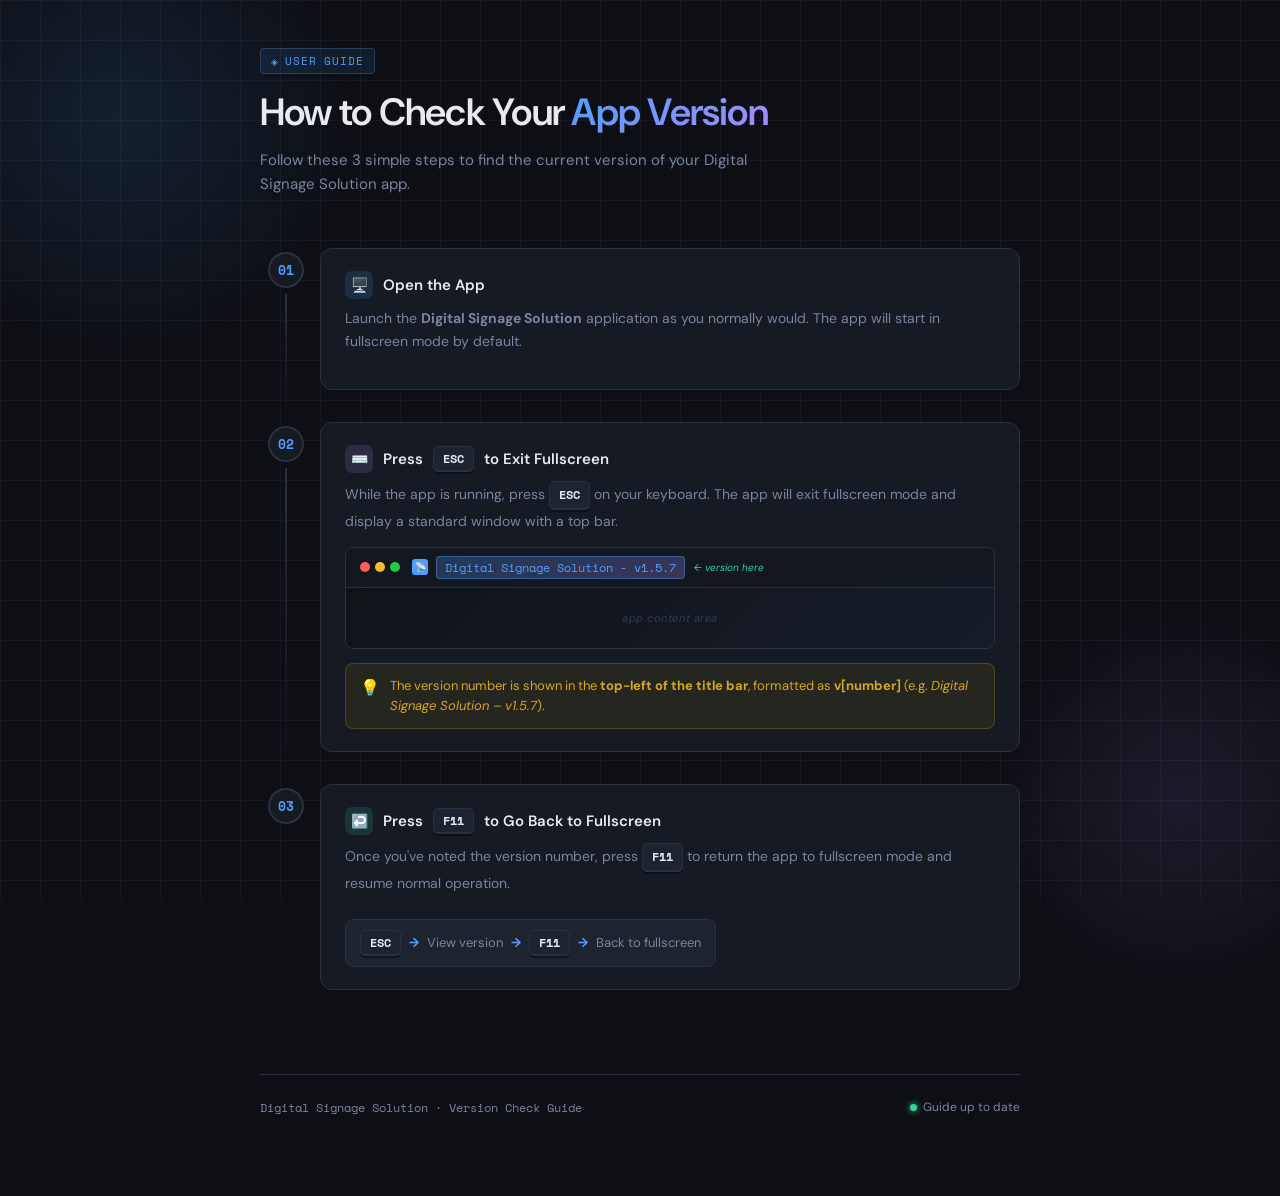
==== index.html @ d5c1a25b "first commit" ====
<!DOCTYPE html>
<html lang="en">
<head>
  <meta charset="UTF-8" />
  <meta name="viewport" content="width=device-width, initial-scale=1.0"/>
  <title>How to Check App Version – Digital Signage Solution</title>
  <link href="https://fonts.googleapis.com/css2?family=Space+Mono:wght@400;700&family=DM+Sans:wght@300;400;500;600&display=swap" rel="stylesheet"/>
  <style>
    *, *::before, *::after { box-sizing: border-box; margin: 0; padding: 0; }

    :root {
      --bg: #0d0f14;
      --surface: #161a22;
      --surface2: #1e2330;
      --border: #2a3040;
      --accent: #4f9eff;
      --accent2: #a78bfa;
      --text: #e8eaf0;
      --muted: #7a84a0;
      --success: #34d399;
      --warn: #fbbf24;
      --step-w: 680px;
    }

    body {
      background: var(--bg);
      color: var(--text);
      font-family: 'DM Sans', sans-serif;
      min-height: 100vh;
      padding: 48px 24px 80px;
      position: relative;
      overflow-x: hidden;
    }

    /* Background grid */
    body::before {
      content: '';
      position: fixed;
      inset: 0;
      background-image:
        linear-gradient(var(--border) 1px, transparent 1px),
        linear-gradient(90deg, var(--border) 1px, transparent 1px);
      background-size: 40px 40px;
      opacity: 0.3;
      pointer-events: none;
    }

    /* Glow blobs */
    body::after {
      content: '';
      position: fixed;
      top: -120px; left: -120px;
      width: 480px; height: 480px;
      background: radial-gradient(circle, rgba(79,158,255,0.12) 0%, transparent 70%);
      pointer-events: none;
    }

    .blob2 {
      position: fixed;
      bottom: -100px; right: -100px;
      width: 400px; height: 400px;
      background: radial-gradient(circle, rgba(167,139,250,0.1) 0%, transparent 70%);
      pointer-events: none;
    }

    .wrapper {
      max-width: 760px;
      margin: 0 auto;
      position: relative;
      z-index: 1;
    }

    /* Header */
    header {
      margin-bottom: 52px;
      animation: fadeUp 0.5s ease both;
    }

    .tag {
      display: inline-flex;
      align-items: center;
      gap: 6px;
      font-family: 'Space Mono', monospace;
      font-size: 11px;
      color: var(--accent);
      background: rgba(79,158,255,0.1);
      border: 1px solid rgba(79,158,255,0.25);
      border-radius: 4px;
      padding: 4px 10px;
      letter-spacing: 0.08em;
      text-transform: uppercase;
      margin-bottom: 16px;
    }
    .tag::before { content: '◈'; font-size: 9px; }

    h1 {
      font-size: clamp(26px, 4vw, 38px);
      font-weight: 600;
      line-height: 1.2;
      letter-spacing: -0.02em;
      color: var(--text);
    }
    h1 span {
      background: linear-gradient(135deg, var(--accent), var(--accent2));
      -webkit-background-clip: text;
      -webkit-text-fill-color: transparent;
    }

    .subtitle {
      margin-top: 12px;
      color: var(--muted);
      font-size: 15px;
      line-height: 1.6;
      max-width: 520px;
    }

    /* Steps */
    .steps {
      display: flex;
      flex-direction: column;
      gap: 0;
    }

    .step {
      display: flex;
      gap: 0;
      animation: fadeUp 0.5s ease both;
    }
    .step:nth-child(1) { animation-delay: 0.1s; }
    .step:nth-child(2) { animation-delay: 0.2s; }
    .step:nth-child(3) { animation-delay: 0.3s; }

    /* Left column: number + connector */
    .step-left {
      display: flex;
      flex-direction: column;
      align-items: center;
      width: 52px;
      flex-shrink: 0;
      padding-top: 4px;
    }

    .step-num {
      width: 36px; height: 36px;
      border-radius: 50%;
      border: 2px solid var(--border);
      background: var(--surface);
      display: flex; align-items: center; justify-content: center;
      font-family: 'Space Mono', monospace;
      font-size: 13px;
      font-weight: 700;
      color: var(--accent);
      flex-shrink: 0;
      position: relative;
      z-index: 1;
      transition: border-color 0.2s, background 0.2s;
    }

    .step:hover .step-num {
      border-color: var(--accent);
      background: rgba(79,158,255,0.1);
    }

    .step-line {
      width: 2px;
      flex: 1;
      min-height: 28px;
      background: linear-gradient(to bottom, var(--border), transparent);
      margin: 6px 0;
    }

    .step:last-child .step-line { display: none; }

    /* Right column: content card */
    .step-body {
      flex: 1;
      padding-bottom: 32px;
    }

    .card {
      background: var(--surface);
      border: 1px solid var(--border);
      border-radius: 12px;
      padding: 22px 24px;
      transition: border-color 0.2s, transform 0.2s;
      margin-left: 8px;
    }
    .card:hover {
      border-color: rgba(79,158,255,0.35);
      transform: translateX(3px);
    }

    .card-title {
      font-size: 15px;
      font-weight: 600;
      color: var(--text);
      margin-bottom: 8px;
      display: flex;
      align-items: center;
      gap: 10px;
    }

    .card-icon {
      width: 28px; height: 28px;
      border-radius: 7px;
      display: flex; align-items: center; justify-content: center;
      font-size: 14px;
      flex-shrink: 0;
    }
    .icon-blue  { background: rgba(79,158,255,0.15); }
    .icon-purple{ background: rgba(167,139,250,0.15); }
    .icon-green { background: rgba(52,211,153,0.15); }

    .card-desc {
      font-size: 14px;
      color: var(--muted);
      line-height: 1.65;
      margin-bottom: 14px;
    }

    /* Key badge */
    .kbd {
      display: inline-flex;
      align-items: center;
      justify-content: center;
      font-family: 'Space Mono', monospace;
      font-size: 12px;
      font-weight: 700;
      color: var(--text);
      background: var(--surface2);
      border: 1px solid var(--border);
      border-bottom: 2px solid var(--border);
      border-radius: 5px;
      padding: 3px 9px;
      min-width: 36px;
      box-shadow: 0 2px 0 rgba(0,0,0,0.4);
      vertical-align: middle;
    }

    /* Mock topbar */
    .topbar-demo {
      background: #1a1f2d;
      border: 1px solid var(--border);
      border-radius: 8px;
      overflow: hidden;
      margin-top: 4px;
    }

    .topbar-bar {
      background: #131720;
      padding: 8px 14px;
      display: flex;
      align-items: center;
      gap: 12px;
      border-bottom: 1px solid var(--border);
    }

    .topbar-dots {
      display: flex; gap: 5px;
    }
    .dot {
      width: 10px; height: 10px; border-radius: 50%;
    }
    .dot-r { background: #ff5f57; }
    .dot-y { background: #febc2e; }
    .dot-g { background: #28c840; }

    .topbar-label {
      display: flex;
      align-items: center;
      gap: 8px;
    }
    .topbar-icon {
      width: 16px; height: 16px;
      background: var(--accent);
      border-radius: 3px;
      display: flex; align-items: center; justify-content: center;
      font-size: 9px;
    }
    .topbar-text {
      font-family: 'Space Mono', monospace;
      font-size: 12px;
      color: var(--text);
    }
    .topbar-highlight {
      background: linear-gradient(135deg, rgba(79,158,255,0.25), rgba(167,139,250,0.25));
      border: 1px solid rgba(79,158,255,0.4);
      border-radius: 4px;
      padding: 2px 8px;
      font-family: 'Space Mono', monospace;
      font-size: 12px;
      color: var(--accent);
      position: relative;
    }
    .topbar-highlight::after {
      content: '← version here';
      position: absolute;
      left: calc(100% + 10px);
      top: 50%; transform: translateY(-50%);
      font-size: 10px;
      color: var(--success);
      white-space: nowrap;
      font-family: 'DM Sans', sans-serif;
      font-style: italic;
    }

    .topbar-body {
      height: 60px;
      background: linear-gradient(135deg, #0f1318 0%, #161c28 100%);
      display: flex; align-items: center; justify-content: center;
    }
    .topbar-body-text {
      font-size: 11px;
      color: #333b50;
      font-style: italic;
      letter-spacing: 0.05em;
    }

    /* Tip box */
    .tip {
      display: flex;
      gap: 10px;
      align-items: flex-start;
      background: rgba(251,191,36,0.07);
      border: 1px solid rgba(251,191,36,0.2);
      border-radius: 8px;
      padding: 12px 14px;
      margin-top: 10px;
    }
    .tip-icon { font-size: 16px; flex-shrink: 0; margin-top: 1px; }
    .tip-text { font-size: 13px; color: #d4a820; line-height: 1.55; }

    /* Keypress hint */
    .key-hint {
      display: inline-flex;
      align-items: center;
      gap: 8px;
      background: var(--surface2);
      border: 1px solid var(--border);
      border-radius: 8px;
      padding: 10px 14px;
      margin-top: 10px;
      font-size: 13px;
      color: var(--muted);
    }
    .arrow { color: var(--accent); font-weight: 700; }

    /* Footer */
    .footer {
      margin-top: 52px;
      border-top: 1px solid var(--border);
      padding-top: 24px;
      display: flex;
      align-items: center;
      justify-content: space-between;
      flex-wrap: wrap;
      gap: 12px;
      animation: fadeUp 0.5s ease 0.5s both;
    }
    .footer-left {
      font-size: 12px;
      color: var(--muted);
      font-family: 'Space Mono', monospace;
    }
    .footer-right {
      display: flex;
      align-items: center;
      gap: 6px;
      font-size: 12px;
      color: var(--muted);
    }
    .status-dot {
      width: 7px; height: 7px; border-radius: 50%;
      background: var(--success);
      box-shadow: 0 0 6px var(--success);
      animation: pulse 2s infinite;
    }

    @keyframes fadeUp {
      from { opacity: 0; transform: translateY(16px); }
      to   { opacity: 1; transform: translateY(0); }
    }
    @keyframes pulse {
      0%, 100% { opacity: 1; }
      50%       { opacity: 0.4; }
    }
  </style>
</head>
<body>
  <div class="blob2"></div>
  <div class="wrapper">

    <header>
      <div class="tag">User Guide</div>
      <h1>How to Check Your <span>App Version</span></h1>
      <p class="subtitle">Follow these 3 simple steps to find the current version of your Digital Signage Solution app.</p>
    </header>

    <div class="steps">

      <!-- Step 1 -->
      <div class="step">
        <div class="step-left">
          <div class="step-num">01</div>
          <div class="step-line"></div>
        </div>
        <div class="step-body">
          <div class="card">
            <div class="card-title">
              <div class="card-icon icon-blue">🖥️</div>
              Open the App
            </div>
            <p class="card-desc">
              Launch the <strong>Digital Signage Solution</strong> application as you normally would. The app will start in fullscreen mode by default.
            </p>
          </div>
        </div>
      </div>

      <!-- Step 2 -->
      <div class="step">
        <div class="step-left">
          <div class="step-num">02</div>
          <div class="step-line"></div>
        </div>
        <div class="step-body">
          <div class="card">
            <div class="card-title">
              <div class="card-icon icon-purple">⌨️</div>
              Press <kbd class="kbd">ESC</kbd> to Exit Fullscreen
            </div>
            <p class="card-desc">
              While the app is running, press <kbd class="kbd">ESC</kbd> on your keyboard. The app will exit fullscreen mode and display a standard window with a top bar.
            </p>
            <div class="topbar-demo">
              <div class="topbar-bar">
                <div class="topbar-dots">
                  <div class="dot dot-r"></div>
                  <div class="dot dot-y"></div>
                  <div class="dot dot-g"></div>
                </div>
                <div class="topbar-label">
                  <div class="topbar-icon">📡</div>
                  <span class="topbar-highlight">Digital Signage Solution - v1.5.7</span>
                </div>
              </div>
              <div class="topbar-body">
                <span class="topbar-body-text">app content area</span>
              </div>
            </div>
            <div class="tip" style="margin-top:14px">
              <span class="tip-icon">💡</span>
              <span class="tip-text">The version number is shown in the <strong>top-left of the title bar</strong>, formatted as <strong>v[number]</strong> (e.g. <em>Digital Signage Solution – v1.5.7</em>).</span>
            </div>
          </div>
        </div>
      </div>

      <!-- Step 3 -->
      <div class="step">
        <div class="step-left">
          <div class="step-num">03</div>
          <div class="step-line"></div>
        </div>
        <div class="step-body">
          <div class="card">
            <div class="card-title">
              <div class="card-icon icon-green">↩️</div>
              Press <kbd class="kbd">F11</kbd> to Go Back to Fullscreen
            </div>
            <p class="card-desc">
              Once you've noted the version number, press <kbd class="kbd">F11</kbd> to return the app to fullscreen mode and resume normal operation.
            </p>
            <div class="key-hint">
              <kbd class="kbd">ESC</kbd>
              <span class="arrow">→</span>
              <span>View version</span>
              <span class="arrow">→</span>
              <kbd class="kbd">F11</kbd>
              <span class="arrow">→</span>
              <span>Back to fullscreen</span>
            </div>
          </div>
        </div>
      </div>

    </div>

    <footer class="footer">
      <span class="footer-left">Digital Signage Solution · Version Check Guide</span>
      <div class="footer-right">
        <div class="status-dot"></div>
        <span>Guide up to date</span>
      </div>
    </footer>

  </div>
</body>
</html>
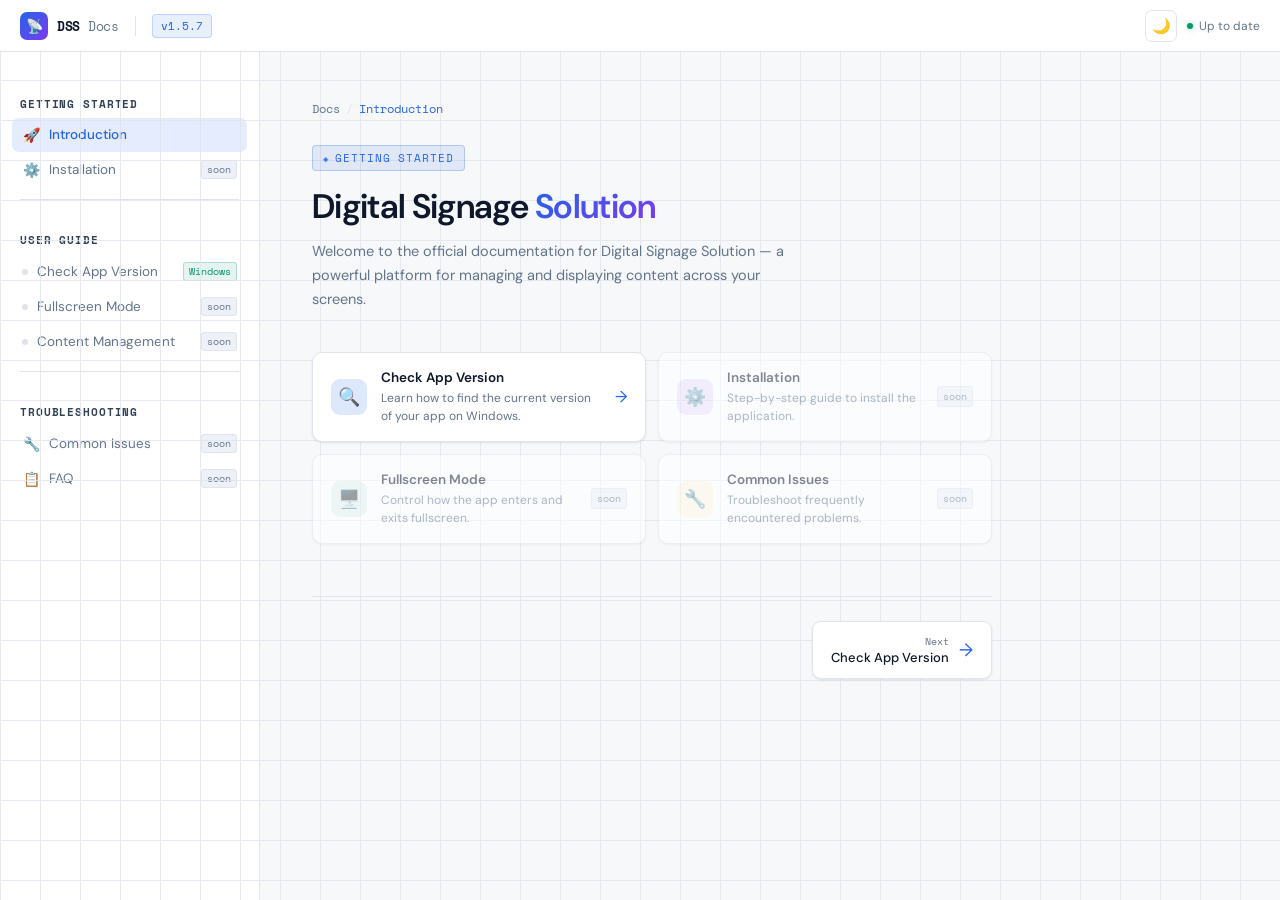
==== commit 18d38289: "Add initial styles and functionality for sidebar and theme toggle - Introduced shared.css for stylin" ====
--- a/index.html
+++ b/index.html
@@ -3,497 +3,146 @@
 <head>
   <meta charset="UTF-8" />
   <meta name="viewport" content="width=device-width, initial-scale=1.0"/>
-  <title>How to Check App Version – Digital Signage Solution</title>
+  <title>Introduction – DSS Docs</title>
   <link href="https://fonts.googleapis.com/css2?family=Space+Mono:wght@400;700&family=DM+Sans:wght@300;400;500;600&display=swap" rel="stylesheet"/>
-  <style>
-    *, *::before, *::after { box-sizing: border-box; margin: 0; padding: 0; }
-
-    :root {
-      --bg: #0d0f14;
-      --surface: #161a22;
-      --surface2: #1e2330;
-      --border: #2a3040;
-      --accent: #4f9eff;
-      --accent2: #a78bfa;
-      --text: #e8eaf0;
-      --muted: #7a84a0;
-      --success: #34d399;
-      --warn: #fbbf24;
-      --step-w: 680px;
-    }
-
-    body {
-      background: var(--bg);
-      color: var(--text);
-      font-family: 'DM Sans', sans-serif;
-      min-height: 100vh;
-      padding: 48px 24px 80px;
-      position: relative;
-      overflow-x: hidden;
-    }
-
-    /* Background grid */
-    body::before {
-      content: '';
-      position: fixed;
-      inset: 0;
-      background-image:
-        linear-gradient(var(--border) 1px, transparent 1px),
-        linear-gradient(90deg, var(--border) 1px, transparent 1px);
-      background-size: 40px 40px;
-      opacity: 0.3;
-      pointer-events: none;
-    }
-
-    /* Glow blobs */
-    body::after {
-      content: '';
-      position: fixed;
-      top: -120px; left: -120px;
-      width: 480px; height: 480px;
-      background: radial-gradient(circle, rgba(79,158,255,0.12) 0%, transparent 70%);
-      pointer-events: none;
-    }
-
-    .blob2 {
-      position: fixed;
-      bottom: -100px; right: -100px;
-      width: 400px; height: 400px;
-      background: radial-gradient(circle, rgba(167,139,250,0.1) 0%, transparent 70%);
-      pointer-events: none;
-    }
-
-    .wrapper {
-      max-width: 760px;
-      margin: 0 auto;
-      position: relative;
-      z-index: 1;
-    }
-
-    /* Header */
-    header {
-      margin-bottom: 52px;
-      animation: fadeUp 0.5s ease both;
-    }
-
-    .tag {
-      display: inline-flex;
-      align-items: center;
-      gap: 6px;
-      font-family: 'Space Mono', monospace;
-      font-size: 11px;
-      color: var(--accent);
-      background: rgba(79,158,255,0.1);
-      border: 1px solid rgba(79,158,255,0.25);
-      border-radius: 4px;
-      padding: 4px 10px;
-      letter-spacing: 0.08em;
-      text-transform: uppercase;
-      margin-bottom: 16px;
-    }
-    .tag::before { content: '◈'; font-size: 9px; }
-
-    h1 {
-      font-size: clamp(26px, 4vw, 38px);
-      font-weight: 600;
-      line-height: 1.2;
-      letter-spacing: -0.02em;
-      color: var(--text);
-    }
-    h1 span {
-      background: linear-gradient(135deg, var(--accent), var(--accent2));
-      -webkit-background-clip: text;
-      -webkit-text-fill-color: transparent;
-    }
-
-    .subtitle {
-      margin-top: 12px;
-      color: var(--muted);
-      font-size: 15px;
-      line-height: 1.6;
-      max-width: 520px;
-    }
-
-    /* Steps */
-    .steps {
-      display: flex;
-      flex-direction: column;
-      gap: 0;
-    }
-
-    .step {
-      display: flex;
-      gap: 0;
-      animation: fadeUp 0.5s ease both;
-    }
-    .step:nth-child(1) { animation-delay: 0.1s; }
-    .step:nth-child(2) { animation-delay: 0.2s; }
-    .step:nth-child(3) { animation-delay: 0.3s; }
-
-    /* Left column: number + connector */
-    .step-left {
-      display: flex;
-      flex-direction: column;
-      align-items: center;
-      width: 52px;
-      flex-shrink: 0;
-      padding-top: 4px;
-    }
-
-    .step-num {
-      width: 36px; height: 36px;
-      border-radius: 50%;
-      border: 2px solid var(--border);
-      background: var(--surface);
-      display: flex; align-items: center; justify-content: center;
-      font-family: 'Space Mono', monospace;
-      font-size: 13px;
-      font-weight: 700;
-      color: var(--accent);
-      flex-shrink: 0;
-      position: relative;
-      z-index: 1;
-      transition: border-color 0.2s, background 0.2s;
-    }
-
-    .step:hover .step-num {
-      border-color: var(--accent);
-      background: rgba(79,158,255,0.1);
-    }
-
-    .step-line {
-      width: 2px;
-      flex: 1;
-      min-height: 28px;
-      background: linear-gradient(to bottom, var(--border), transparent);
-      margin: 6px 0;
-    }
-
-    .step:last-child .step-line { display: none; }
-
-    /* Right column: content card */
-    .step-body {
-      flex: 1;
-      padding-bottom: 32px;
-    }
-
-    .card {
-      background: var(--surface);
-      border: 1px solid var(--border);
-      border-radius: 12px;
-      padding: 22px 24px;
-      transition: border-color 0.2s, transform 0.2s;
-      margin-left: 8px;
-    }
-    .card:hover {
-      border-color: rgba(79,158,255,0.35);
-      transform: translateX(3px);
-    }
-
-    .card-title {
-      font-size: 15px;
-      font-weight: 600;
-      color: var(--text);
-      margin-bottom: 8px;
-      display: flex;
-      align-items: center;
-      gap: 10px;
-    }
-
-    .card-icon {
-      width: 28px; height: 28px;
-      border-radius: 7px;
-      display: flex; align-items: center; justify-content: center;
-      font-size: 14px;
-      flex-shrink: 0;
-    }
-    .icon-blue  { background: rgba(79,158,255,0.15); }
-    .icon-purple{ background: rgba(167,139,250,0.15); }
-    .icon-green { background: rgba(52,211,153,0.15); }
-
-    .card-desc {
-      font-size: 14px;
-      color: var(--muted);
-      line-height: 1.65;
-      margin-bottom: 14px;
-    }
-
-    /* Key badge */
-    .kbd {
-      display: inline-flex;
-      align-items: center;
-      justify-content: center;
-      font-family: 'Space Mono', monospace;
-      font-size: 12px;
-      font-weight: 700;
-      color: var(--text);
-      background: var(--surface2);
-      border: 1px solid var(--border);
-      border-bottom: 2px solid var(--border);
-      border-radius: 5px;
-      padding: 3px 9px;
-      min-width: 36px;
-      box-shadow: 0 2px 0 rgba(0,0,0,0.4);
-      vertical-align: middle;
-    }
-
-    /* Mock topbar */
-    .topbar-demo {
-      background: #1a1f2d;
-      border: 1px solid var(--border);
-      border-radius: 8px;
-      overflow: hidden;
-      margin-top: 4px;
-    }
-
-    .topbar-bar {
-      background: #131720;
-      padding: 8px 14px;
-      display: flex;
-      align-items: center;
-      gap: 12px;
-      border-bottom: 1px solid var(--border);
-    }
-
-    .topbar-dots {
-      display: flex; gap: 5px;
-    }
-    .dot {
-      width: 10px; height: 10px; border-radius: 50%;
-    }
-    .dot-r { background: #ff5f57; }
-    .dot-y { background: #febc2e; }
-    .dot-g { background: #28c840; }
-
-    .topbar-label {
-      display: flex;
-      align-items: center;
-      gap: 8px;
-    }
-    .topbar-icon {
-      width: 16px; height: 16px;
-      background: var(--accent);
-      border-radius: 3px;
-      display: flex; align-items: center; justify-content: center;
-      font-size: 9px;
-    }
-    .topbar-text {
-      font-family: 'Space Mono', monospace;
-      font-size: 12px;
-      color: var(--text);
-    }
-    .topbar-highlight {
-      background: linear-gradient(135deg, rgba(79,158,255,0.25), rgba(167,139,250,0.25));
-      border: 1px solid rgba(79,158,255,0.4);
-      border-radius: 4px;
-      padding: 2px 8px;
-      font-family: 'Space Mono', monospace;
-      font-size: 12px;
-      color: var(--accent);
-      position: relative;
-    }
-    .topbar-highlight::after {
-      content: '← version here';
-      position: absolute;
-      left: calc(100% + 10px);
-      top: 50%; transform: translateY(-50%);
-      font-size: 10px;
-      color: var(--success);
-      white-space: nowrap;
-      font-family: 'DM Sans', sans-serif;
-      font-style: italic;
-    }
-
-    .topbar-body {
-      height: 60px;
-      background: linear-gradient(135deg, #0f1318 0%, #161c28 100%);
-      display: flex; align-items: center; justify-content: center;
-    }
-    .topbar-body-text {
-      font-size: 11px;
-      color: #333b50;
-      font-style: italic;
-      letter-spacing: 0.05em;
-    }
-
-    /* Tip box */
-    .tip {
-      display: flex;
-      gap: 10px;
-      align-items: flex-start;
-      background: rgba(251,191,36,0.07);
-      border: 1px solid rgba(251,191,36,0.2);
-      border-radius: 8px;
-      padding: 12px 14px;
-      margin-top: 10px;
-    }
-    .tip-icon { font-size: 16px; flex-shrink: 0; margin-top: 1px; }
-    .tip-text { font-size: 13px; color: #d4a820; line-height: 1.55; }
-
-    /* Keypress hint */
-    .key-hint {
-      display: inline-flex;
-      align-items: center;
-      gap: 8px;
-      background: var(--surface2);
-      border: 1px solid var(--border);
-      border-radius: 8px;
-      padding: 10px 14px;
-      margin-top: 10px;
-      font-size: 13px;
-      color: var(--muted);
-    }
-    .arrow { color: var(--accent); font-weight: 700; }
-
-    /* Footer */
-    .footer {
-      margin-top: 52px;
-      border-top: 1px solid var(--border);
-      padding-top: 24px;
-      display: flex;
-      align-items: center;
-      justify-content: space-between;
-      flex-wrap: wrap;
-      gap: 12px;
-      animation: fadeUp 0.5s ease 0.5s both;
-    }
-    .footer-left {
-      font-size: 12px;
-      color: var(--muted);
-      font-family: 'Space Mono', monospace;
-    }
-    .footer-right {
-      display: flex;
-      align-items: center;
-      gap: 6px;
-      font-size: 12px;
-      color: var(--muted);
-    }
-    .status-dot {
-      width: 7px; height: 7px; border-radius: 50%;
-      background: var(--success);
-      box-shadow: 0 0 6px var(--success);
-      animation: pulse 2s infinite;
-    }
-
-    @keyframes fadeUp {
-      from { opacity: 0; transform: translateY(16px); }
-      to   { opacity: 1; transform: translateY(0); }
-    }
-    @keyframes pulse {
-      0%, 100% { opacity: 1; }
-      50%       { opacity: 0.4; }
-    }
-  </style>
+  <link rel="stylesheet" href="shared.css"/>
 </head>
 <body>
-  <div class="blob2"></div>
-  <div class="wrapper">
 
-    <header>
-      <div class="tag">User Guide</div>
-      <h1>How to Check Your <span>App Version</span></h1>
-      <p class="subtitle">Follow these 3 simple steps to find the current version of your Digital Signage Solution app.</p>
-    </header>
+  <div class="topbar">
+    <button class="hamburger" id="hamburger" aria-label="Toggle menu">
+      <span></span><span></span><span></span>
+    </button>
+    <a href="index.html" class="topbar-logo">
+      <div class="topbar-logo-icon">📡</div>
+      <span class="topbar-logo-text">DSS <em>Docs</em></span>
+    </a>
+    <div class="topbar-divider"></div>
+    <span class="topbar-version">v1.5.7</span>
+    <div class="topbar-right">
+      <button class="theme-toggle" id="themeToggle" title="Toggle theme"></button>
+      <div class="topbar-status">
+        <div class="status-dot"></div>
+        <span>Up to date</span>
+      </div>
+    </div>
+  </div>
 
-    <div class="steps">
+  <div class="sidebar-overlay" id="overlay"></div>
 
-      <!-- Step 1 -->
-      <div class="step">
-        <div class="step-left">
-          <div class="step-num">01</div>
-          <div class="step-line"></div>
+  <div class="layout">
+    <aside class="sidebar" id="sidebar">
+      <div class="nav-group">
+        <div class="nav-group-label">Getting Started</div>
+        <a class="nav-item active" href="index.html">
+          <span class="nav-icon">🚀</span>
+          Introduction
+        </a>
+        <a class="nav-item" href="installation.html">
+          <span class="nav-icon">⚙️</span>
+          Installation
+          <span class="nav-badge-soon">soon</span>
+        </a>
+      </div>
+      <div class="nav-divider"></div>
+      <div class="nav-group">
+        <div class="nav-group-label">User Guide</div>
+        <a class="nav-item" href="check-app-version.html">
+          <span class="nav-dot"></span>
+          Check App Version
+          <span class="nav-badge">Windows</span>
+        </a>
+        <a class="nav-item" href="fullscreen-mode.html">
+          <span class="nav-dot"></span>
+          Fullscreen Mode
+          <span class="nav-badge-soon">soon</span>
+        </a>
+        <a class="nav-item" href="content-management.html">
+          <span class="nav-dot"></span>
+          Content Management
+          <span class="nav-badge-soon">soon</span>
+        </a>
+      </div>
+      <div class="nav-divider"></div>
+      <div class="nav-group">
+        <div class="nav-group-label">Troubleshooting</div>
+        <a class="nav-item" href="common-issues.html">
+          <span class="nav-icon">🔧</span>
+          Common Issues
+          <span class="nav-badge-soon">soon</span>
+        </a>
+        <a class="nav-item" href="faq.html">
+          <span class="nav-icon">📋</span>
+          FAQ
+          <span class="nav-badge-soon">soon</span>
+        </a>
+      </div>
+    </aside>
+
+    <main class="main">
+      <div class="content">
+
+        <div class="breadcrumb">
+          <span>Docs</span>
+          <span class="breadcrumb-sep">/</span>
+          <span class="breadcrumb-current">Introduction</span>
         </div>
-        <div class="step-body">
-          <div class="card">
-            <div class="card-title">
-              <div class="card-icon icon-blue">🖥️</div>
-              Open the App
+
+        <header>
+          <div class="tag">Getting Started</div>
+          <h1>Digital Signage <span>Solution</span></h1>
+          <p class="subtitle">Welcome to the official documentation for Digital Signage Solution — a powerful platform for managing and displaying content across your screens.</p>
+        </header>
+
+        <div class="intro-grid">
+          <a href="check-app-version.html" class="intro-card">
+            <div class="intro-card-icon icon-blue">🔍</div>
+            <div class="intro-card-body">
+              <div class="intro-card-title">Check App Version</div>
+              <div class="intro-card-desc">Learn how to find the current version of your app on Windows.</div>
             </div>
-            <p class="card-desc">
-              Launch the <strong>Digital Signage Solution</strong> application as you normally would. The app will start in fullscreen mode by default.
-            </p>
-          </div>
+            <span class="intro-card-arrow">→</span>
+          </a>
+          <a href="installation.html" class="intro-card disabled">
+            <div class="intro-card-icon icon-purple">⚙️</div>
+            <div class="intro-card-body">
+              <div class="intro-card-title">Installation</div>
+              <div class="intro-card-desc">Step-by-step guide to install the application.</div>
+            </div>
+            <span class="nav-badge-soon">soon</span>
+          </a>
+          <a href="fullscreen-mode.html" class="intro-card disabled">
+            <div class="intro-card-icon icon-green">🖥️</div>
+            <div class="intro-card-body">
+              <div class="intro-card-title">Fullscreen Mode</div>
+              <div class="intro-card-desc">Control how the app enters and exits fullscreen.</div>
+            </div>
+            <span class="nav-badge-soon">soon</span>
+          </a>
+          <a href="common-issues.html" class="intro-card disabled">
+            <div class="intro-card-icon icon-warn">🔧</div>
+            <div class="intro-card-body">
+              <div class="intro-card-title">Common Issues</div>
+              <div class="intro-card-desc">Troubleshoot frequently encountered problems.</div>
+            </div>
+            <span class="nav-badge-soon">soon</span>
+          </a>
         </div>
+
+        <div class="page-nav" style="justify-content: flex-end;">
+          <a href="check-app-version.html" class="page-nav-btn">
+            <div class="page-nav-label">
+              <span class="page-nav-hint">Next</span>
+              <span class="page-nav-title">Check App Version</span>
+            </div>
+            <span class="page-nav-arrow">→</span>
+          </a>
+        </div>
+
       </div>
+    </main>
+  </div>
 
-      <!-- Step 2 -->
-      <div class="step">
-        <div class="step-left">
-          <div class="step-num">02</div>
-          <div class="step-line"></div>
-        </div>
-        <div class="step-body">
-          <div class="card">
-            <div class="card-title">
-              <div class="card-icon icon-purple">⌨️</div>
-              Press <kbd class="kbd">ESC</kbd> to Exit Fullscreen
-            </div>
-            <p class="card-desc">
-              While the app is running, press <kbd class="kbd">ESC</kbd> on your keyboard. The app will exit fullscreen mode and display a standard window with a top bar.
-            </p>
-            <div class="topbar-demo">
-              <div class="topbar-bar">
-                <div class="topbar-dots">
-                  <div class="dot dot-r"></div>
-                  <div class="dot dot-y"></div>
-                  <div class="dot dot-g"></div>
-                </div>
-                <div class="topbar-label">
-                  <div class="topbar-icon">📡</div>
-                  <span class="topbar-highlight">Digital Signage Solution - v1.5.7</span>
-                </div>
-              </div>
-              <div class="topbar-body">
-                <span class="topbar-body-text">app content area</span>
-              </div>
-            </div>
-            <div class="tip" style="margin-top:14px">
-              <span class="tip-icon">💡</span>
-              <span class="tip-text">The version number is shown in the <strong>top-left of the title bar</strong>, formatted as <strong>v[number]</strong> (e.g. <em>Digital Signage Solution – v1.5.7</em>).</span>
-            </div>
-          </div>
-        </div>
-      </div>
-
-      <!-- Step 3 -->
-      <div class="step">
-        <div class="step-left">
-          <div class="step-num">03</div>
-          <div class="step-line"></div>
-        </div>
-        <div class="step-body">
-          <div class="card">
-            <div class="card-title">
-              <div class="card-icon icon-green">↩️</div>
-              Press <kbd class="kbd">F11</kbd> to Go Back to Fullscreen
-            </div>
-            <p class="card-desc">
-              Once you've noted the version number, press <kbd class="kbd">F11</kbd> to return the app to fullscreen mode and resume normal operation.
-            </p>
-            <div class="key-hint">
-              <kbd class="kbd">ESC</kbd>
-              <span class="arrow">→</span>
-              <span>View version</span>
-              <span class="arrow">→</span>
-              <kbd class="kbd">F11</kbd>
-              <span class="arrow">→</span>
-              <span>Back to fullscreen</span>
-            </div>
-          </div>
-        </div>
-      </div>
-
-    </div>
-
-    <footer class="footer">
-      <span class="footer-left">Digital Signage Solution · Version Check Guide</span>
-      <div class="footer-right">
-        <div class="status-dot"></div>
-        <span>Guide up to date</span>
-      </div>
-    </footer>
-
-  </div>
+  <script src="shared.js"></script>
 </body>
-</html>+</html>
--- a/shared.css
+++ b/shared.css
@@ -0,0 +1,744 @@
+*, *::before, *::after { box-sizing: border-box; margin: 0; padding: 0; }
+
+/* ═══════════════════════════════════════
+   THEMES
+═══════════════════════════════════════ */
+:root {
+  /* Light — default */
+  --bg:          #f6f8fa;
+  --sidebar-bg:  #ffffff;
+  --surface:     #ffffff;
+  --surface2:    #eef1f7;
+  --border:      #e1e4ec;
+  --accent:      #2563eb;
+  --accent2:     #7c3aed;
+  --text:        #0f172a;
+  --muted:       #64748b;
+  --success:     #059669;
+  --warn:        #d97706;
+
+  /* opacity helpers */
+  --accent-10:    rgba(37,99,235,0.1);
+  --accent-12:    rgba(37,99,235,0.12);
+  --accent-15:    rgba(37,99,235,0.15);
+  --accent-20:    rgba(37,99,235,0.2);
+  --accent-25:    rgba(37,99,235,0.25);
+  --accent-35:    rgba(37,99,235,0.35);
+  --accent-40:    rgba(37,99,235,0.4);
+  --accent2-15:   rgba(124,58,237,0.15);
+  --success-10:   rgba(5,150,105,0.1);
+  --success-25:   rgba(5,150,105,0.25);
+  --success-glow: rgba(5,150,105,0.45);
+  --accent-glow:  rgba(37,99,235,0.5);
+  --warn-7:       rgba(251,191,36,0.07);
+  --warn-20:      rgba(251,191,36,0.2);
+  --tip-text:     #92680a;
+  --nav-label:    #334155;
+
+  /* layout / misc */
+  --topbar-bg:   rgba(255,255,255,0.95);
+  --grid-color:  #e1e4ec;
+  --grid-opacity: 0.8;
+  --card-shadow: 0 1px 3px rgba(15,23,42,0.07), 0 1px 2px rgba(15,23,42,0.04);
+
+  --sidebar-w:  260px;
+  --topbar-h:   52px;
+}
+
+[data-theme="dark"] {
+  --bg:          #0d0f14;
+  --sidebar-bg:  #111318;
+  --surface:     #161a22;
+  --surface2:    #1e2330;
+  --border:      #2a3040;
+  --accent:      #4f9eff;
+  --accent2:     #a78bfa;
+  --text:        #e8eaf0;
+  --muted:       #7a84a0;
+  --success:     #34d399;
+  --warn:        #fbbf24;
+
+  --accent-10:    rgba(79,158,255,0.1);
+  --accent-12:    rgba(79,158,255,0.12);
+  --accent-15:    rgba(79,158,255,0.15);
+  --accent-20:    rgba(79,158,255,0.2);
+  --accent-25:    rgba(79,158,255,0.25);
+  --accent-35:    rgba(79,158,255,0.35);
+  --accent-40:    rgba(79,158,255,0.4);
+  --accent2-15:   rgba(167,139,250,0.15);
+  --success-10:   rgba(52,211,153,0.1);
+  --success-25:   rgba(52,211,153,0.25);
+  --success-glow: rgba(52,211,153,0.5);
+  --accent-glow:  rgba(79,158,255,0.5);
+  --warn-7:       rgba(251,191,36,0.07);
+  --warn-20:      rgba(251,191,36,0.2);
+  --tip-text:     #d4a820;
+  --nav-label:    #7a84a0;
+
+  --topbar-bg:    rgba(13,15,20,0.9);
+  --grid-color:   #2a3040;
+  --grid-opacity: 0.15;
+  --card-shadow:  none;
+}
+
+/* ═══════════════════════════════════════
+   BASE
+═══════════════════════════════════════ */
+body {
+  background: var(--bg);
+  color: var(--text);
+  font-family: 'DM Sans', sans-serif;
+  min-height: 100vh;
+  display: flex;
+  flex-direction: column;
+  transition: background-color 0.25s, color 0.25s;
+}
+
+/* ═══════════════════════════════════════
+   TOP BAR
+═══════════════════════════════════════ */
+.topbar {
+  position: fixed;
+  top: 0; left: 0; right: 0;
+  height: var(--topbar-h);
+  background: var(--topbar-bg);
+  backdrop-filter: blur(12px);
+  border-bottom: 1px solid var(--border);
+  display: flex;
+  align-items: center;
+  padding: 0 20px;
+  gap: 16px;
+  z-index: 100;
+  transition: background 0.25s, border-color 0.25s;
+}
+
+.hamburger {
+  display: none;
+  flex-direction: column;
+  gap: 4px;
+  cursor: pointer;
+  padding: 6px;
+  border-radius: 6px;
+  border: none;
+  background: transparent;
+  transition: background 0.2s;
+}
+.hamburger:hover { background: var(--surface2); }
+.hamburger span {
+  display: block;
+  width: 18px; height: 2px;
+  background: var(--muted);
+  border-radius: 2px;
+}
+
+.topbar-logo {
+  display: flex;
+  align-items: center;
+  gap: 9px;
+  text-decoration: none;
+}
+.topbar-logo-icon {
+  width: 28px; height: 28px;
+  background: linear-gradient(135deg, var(--accent), var(--accent2));
+  border-radius: 7px;
+  display: flex; align-items: center; justify-content: center;
+  font-size: 14px;
+  flex-shrink: 0;
+}
+.topbar-logo-text {
+  font-family: 'Space Mono', monospace;
+  font-size: 13px;
+  font-weight: 700;
+  color: var(--text);
+  letter-spacing: -0.02em;
+}
+.topbar-logo-text em {
+  color: var(--muted);
+  font-style: normal;
+  font-weight: 400;
+}
+
+.topbar-divider {
+  width: 1px;
+  height: 20px;
+  background: var(--border);
+}
+
+.topbar-version {
+  font-family: 'Space Mono', monospace;
+  font-size: 11px;
+  color: var(--accent);
+  background: var(--accent-10);
+  border: 1px solid var(--accent-20);
+  border-radius: 4px;
+  padding: 3px 8px;
+}
+
+.topbar-right {
+  margin-left: auto;
+  display: flex;
+  align-items: center;
+  gap: 10px;
+}
+
+/* Theme toggle button */
+.theme-toggle {
+  width: 32px; height: 32px;
+  border-radius: 7px;
+  border: 1px solid var(--border);
+  background: var(--surface);
+  cursor: pointer;
+  display: flex;
+  align-items: center;
+  justify-content: center;
+  font-size: 15px;
+  line-height: 1;
+  transition: background 0.2s, border-color 0.2s, transform 0.15s;
+  flex-shrink: 0;
+}
+.theme-toggle:hover {
+  background: var(--surface2);
+  border-color: var(--accent-40);
+  transform: rotate(15deg);
+}
+.theme-toggle:active { transform: scale(0.9); }
+
+.topbar-status {
+  display: flex;
+  align-items: center;
+  gap: 6px;
+  font-size: 12px;
+  color: var(--muted);
+}
+.status-dot {
+  width: 6px; height: 6px;
+  border-radius: 50%;
+  background: var(--success);
+  box-shadow: 0 0 6px var(--success-glow);
+  animation: pulse 2s infinite;
+}
+
+/* ═══════════════════════════════════════
+   LAYOUT
+═══════════════════════════════════════ */
+.layout {
+  display: flex;
+  margin-top: var(--topbar-h);
+  min-height: calc(100vh - var(--topbar-h));
+}
+
+/* ═══════════════════════════════════════
+   SIDEBAR
+═══════════════════════════════════════ */
+.sidebar {
+  width: var(--sidebar-w);
+  flex-shrink: 0;
+  background: var(--sidebar-bg);
+  border-right: 1px solid var(--border);
+  position: fixed;
+  top: var(--topbar-h);
+  left: 0;
+  bottom: 0;
+  overflow-y: auto;
+  padding: 24px 0 40px;
+  transition: transform 0.25s ease, background 0.25s, border-color 0.25s;
+  scrollbar-width: thin;
+  scrollbar-color: var(--border) transparent;
+}
+.sidebar::-webkit-scrollbar { width: 4px; }
+.sidebar::-webkit-scrollbar-track { background: transparent; }
+.sidebar::-webkit-scrollbar-thumb { background: var(--border); border-radius: 2px; }
+
+.sidebar-overlay {
+  display: none;
+  position: fixed;
+  inset: 0;
+  background: rgba(0,0,0,0.5);
+  z-index: 98;
+  backdrop-filter: blur(2px);
+}
+
+.nav-group { padding: 0 12px; margin-bottom: 8px; padding-top: 20px; }
+
+.nav-group-label {
+  font-size: 11px;
+  font-weight: 700;
+  letter-spacing: 0.08em;
+  text-transform: uppercase;
+  color: var(--nav-label);
+  padding: 0 8px 6px;
+  font-family: 'Space Mono', monospace;
+}
+
+.nav-item {
+  display: flex;
+  align-items: center;
+  gap: 9px;
+  padding: 8px 10px;
+  border-radius: 7px;
+  font-size: 13.5px;
+  color: var(--muted);
+  text-decoration: none;
+  transition: background 0.15s, color 0.15s;
+  line-height: 1.3;
+}
+.nav-item:hover { background: var(--surface2); color: var(--text); }
+.nav-item.active {
+  background: var(--accent-12);
+  color: var(--accent);
+  font-weight: 500;
+}
+.nav-item.active .nav-dot {
+  background: var(--accent);
+  box-shadow: 0 0 6px var(--accent-glow);
+}
+
+.nav-dot {
+  width: 6px; height: 6px;
+  border-radius: 50%;
+  background: var(--border);
+  flex-shrink: 0;
+}
+.nav-icon {
+  font-size: 14px;
+  flex-shrink: 0;
+  width: 18px;
+  text-align: center;
+}
+
+.nav-divider {
+  height: 1px;
+  background: var(--border);
+  margin: 12px 20px;
+}
+
+.nav-badge {
+  margin-left: auto;
+  font-size: 10px;
+  font-family: 'Space Mono', monospace;
+  background: var(--success-10);
+  border: 1px solid var(--success-25);
+  color: var(--success);
+  border-radius: 3px;
+  padding: 2px 5px;
+  white-space: nowrap;
+}
+
+.nav-badge-soon {
+  margin-left: auto;
+  font-size: 10px;
+  font-family: 'Space Mono', monospace;
+  background: var(--surface2);
+  border: 1px solid var(--border);
+  color: var(--muted);
+  border-radius: 3px;
+  padding: 2px 5px;
+  white-space: nowrap;
+}
+
+/* ═══════════════════════════════════════
+   MAIN
+═══════════════════════════════════════ */
+.main {
+  flex: 1;
+  margin-left: var(--sidebar-w);
+  min-width: 0;
+  padding: 48px 52px 80px;
+  position: relative;
+}
+
+.main::before {
+  content: '';
+  position: fixed;
+  inset: 0;
+  background-image:
+    linear-gradient(var(--grid-color) 1px, transparent 1px),
+    linear-gradient(90deg, var(--grid-color) 1px, transparent 1px);
+  background-size: 40px 40px;
+  opacity: var(--grid-opacity);
+  pointer-events: none;
+  z-index: 0;
+  transition: opacity 0.25s;
+}
+
+.content {
+  max-width: 680px;
+  position: relative;
+  z-index: 1;
+}
+
+/* ── Breadcrumb ── */
+.breadcrumb {
+  display: flex;
+  align-items: center;
+  gap: 6px;
+  font-size: 12px;
+  color: var(--muted);
+  margin-bottom: 28px;
+  font-family: 'Space Mono', monospace;
+  animation: fadeUp 0.4s ease both;
+}
+.breadcrumb-sep { color: var(--border); }
+.breadcrumb-current { color: var(--accent); }
+
+/* ── Header ── */
+header {
+  margin-bottom: 40px;
+  animation: fadeUp 0.4s ease 0.05s both;
+}
+
+.tag {
+  display: inline-flex;
+  align-items: center;
+  gap: 6px;
+  font-family: 'Space Mono', monospace;
+  font-size: 11px;
+  color: var(--accent);
+  background: var(--accent-10);
+  border: 1px solid var(--accent-25);
+  border-radius: 4px;
+  padding: 4px 10px;
+  letter-spacing: 0.08em;
+  text-transform: uppercase;
+  margin-bottom: 16px;
+}
+.tag::before { content: '◈'; font-size: 9px; }
+
+h1 {
+  font-size: clamp(24px, 3.5vw, 34px);
+  font-weight: 600;
+  line-height: 1.2;
+  letter-spacing: -0.02em;
+  color: var(--text);
+}
+h1 span {
+  background: linear-gradient(135deg, var(--accent), var(--accent2));
+  -webkit-background-clip: text;
+  -webkit-text-fill-color: transparent;
+}
+
+.subtitle {
+  margin-top: 12px;
+  color: var(--muted);
+  font-size: 14.5px;
+  line-height: 1.65;
+  max-width: 500px;
+}
+
+/* ═══════════════════════════════════════
+   INTRO GRID  (index page)
+═══════════════════════════════════════ */
+.intro-grid {
+  display: grid;
+  grid-template-columns: 1fr 1fr;
+  gap: 12px;
+  margin-bottom: 8px;
+  animation: fadeUp 0.4s ease 0.1s both;
+}
+
+.intro-card {
+  display: flex;
+  align-items: center;
+  gap: 14px;
+  padding: 16px 18px;
+  background: var(--surface);
+  border: 1px solid var(--border);
+  border-radius: 10px;
+  text-decoration: none;
+  color: var(--text);
+  box-shadow: var(--card-shadow);
+  transition: border-color 0.2s, transform 0.2s, background 0.2s, box-shadow 0.2s;
+}
+.intro-card:hover:not(.disabled) {
+  border-color: var(--accent-40);
+  transform: translateY(-2px);
+  background: var(--surface2);
+}
+.intro-card.disabled { cursor: default; opacity: 0.5; }
+
+.intro-card-icon {
+  width: 36px; height: 36px;
+  border-radius: 9px;
+  display: flex; align-items: center; justify-content: center;
+  font-size: 18px;
+  flex-shrink: 0;
+}
+.icon-warn { background: rgba(251,191,36,0.12); }
+
+.intro-card-body { flex: 1; min-width: 0; }
+.intro-card-title { font-size: 13.5px; font-weight: 600; margin-bottom: 3px; color: var(--text); }
+.intro-card-desc  { font-size: 12px; color: var(--muted); line-height: 1.5; }
+.intro-card-arrow { font-size: 16px; color: var(--accent); flex-shrink: 0; }
+
+/* ═══════════════════════════════════════
+   STEPS
+═══════════════════════════════════════ */
+.steps {
+  display: flex;
+  flex-direction: column;
+  animation: fadeUp 0.4s ease 0.1s both;
+}
+
+.step { display: flex; }
+
+.step-left {
+  display: flex;
+  flex-direction: column;
+  align-items: center;
+  width: 52px;
+  flex-shrink: 0;
+  padding-top: 4px;
+}
+
+.step-num {
+  width: 34px; height: 34px;
+  border-radius: 50%;
+  border: 2px solid var(--border);
+  background: var(--surface);
+  display: flex; align-items: center; justify-content: center;
+  font-family: 'Space Mono', monospace;
+  font-size: 12px;
+  font-weight: 700;
+  color: var(--accent);
+  flex-shrink: 0;
+  z-index: 1;
+  transition: border-color 0.2s, background 0.2s;
+}
+.step:hover .step-num {
+  border-color: var(--accent);
+  background: var(--accent-10);
+}
+
+.step-line {
+  width: 2px;
+  flex: 1;
+  min-height: 28px;
+  background: linear-gradient(to bottom, var(--border), transparent);
+  margin: 6px 0;
+}
+.step:last-child .step-line { display: none; }
+
+.step-body { flex: 1; padding-bottom: 28px; }
+
+.card {
+  background: var(--surface);
+  border: 1px solid var(--border);
+  border-radius: 10px;
+  padding: 20px 22px;
+  margin-left: 8px;
+  box-shadow: var(--card-shadow);
+  transition: border-color 0.2s, transform 0.2s, box-shadow 0.2s;
+}
+.card:hover {
+  border-color: var(--accent-35);
+  transform: translateX(3px);
+}
+
+.card-title {
+  font-size: 14.5px;
+  font-weight: 600;
+  color: var(--text);
+  margin-bottom: 8px;
+  display: flex;
+  align-items: center;
+  gap: 10px;
+}
+
+.card-icon {
+  width: 28px; height: 28px;
+  border-radius: 7px;
+  display: flex; align-items: center; justify-content: center;
+  font-size: 14px;
+  flex-shrink: 0;
+}
+.icon-blue   { background: var(--accent-15); }
+.icon-purple { background: var(--accent2-15); }
+.icon-green  { background: var(--success-10); }
+
+.card-desc {
+  font-size: 13.5px;
+  color: var(--muted);
+  line-height: 1.65;
+  margin-bottom: 14px;
+}
+
+.kbd {
+  display: inline-flex;
+  align-items: center;
+  justify-content: center;
+  font-family: 'Space Mono', monospace;
+  font-size: 11px;
+  font-weight: 700;
+  color: var(--text);
+  background: var(--surface2);
+  border: 1px solid var(--border);
+  border-bottom: 2px solid var(--border);
+  border-radius: 5px;
+  padding: 3px 9px;
+  min-width: 34px;
+  box-shadow: 0 2px 0 rgba(0,0,0,0.08);
+  vertical-align: middle;
+}
+
+/* ── Mock App Window (always dark — represents the real app UI) ── */
+.topbar-demo {
+  background: #1a1f2d;
+  border: 1px solid #2a3040;
+  border-radius: 8px;
+  overflow: hidden;
+  margin-top: 4px;
+}
+.topbar-bar {
+  background: #131720;
+  padding: 8px 14px;
+  display: flex;
+  align-items: center;
+  gap: 12px;
+  border-bottom: 1px solid #2a3040;
+}
+.topbar-dots { display: flex; gap: 5px; }
+.dot { width: 10px; height: 10px; border-radius: 50%; }
+.dot-r { background: #ff5f57; }
+.dot-y { background: #febc2e; }
+.dot-g { background: #28c840; }
+.topbar-label { display: flex; align-items: center; gap: 8px; }
+.topbar-icon {
+  width: 16px; height: 16px;
+  background: #4f9eff;
+  border-radius: 3px;
+  display: flex; align-items: center; justify-content: center;
+  font-size: 9px;
+}
+.topbar-highlight {
+  background: linear-gradient(135deg, rgba(79,158,255,0.25), rgba(167,139,250,0.25));
+  border: 1px solid rgba(79,158,255,0.4);
+  border-radius: 4px;
+  padding: 2px 8px;
+  font-family: 'Space Mono', monospace;
+  font-size: 12px;
+  color: #4f9eff;
+  position: relative;
+}
+.topbar-highlight::after {
+  content: '← version here';
+  position: absolute;
+  left: calc(100% + 10px);
+  top: 50%; transform: translateY(-50%);
+  font-size: 10px;
+  color: #34d399;
+  white-space: nowrap;
+  font-family: 'DM Sans', sans-serif;
+  font-style: italic;
+}
+.topbar-body {
+  height: 56px;
+  background: linear-gradient(135deg, #0f1318 0%, #161c28 100%);
+  display: flex; align-items: center; justify-content: center;
+}
+.topbar-body-text { font-size: 11px; color: #333b50; font-style: italic; letter-spacing: 0.05em; }
+
+/* ── Tip ── */
+.tip {
+  display: flex;
+  gap: 10px;
+  align-items: flex-start;
+  background: var(--warn-7);
+  border: 1px solid var(--warn-20);
+  border-radius: 8px;
+  padding: 11px 13px;
+}
+.tip-icon { font-size: 15px; flex-shrink: 0; margin-top: 1px; }
+.tip-text { font-size: 13px; color: var(--tip-text); line-height: 1.55; }
+
+/* ── Key hint ── */
+.key-hint {
+  display: inline-flex;
+  align-items: center;
+  gap: 8px;
+  background: var(--surface2);
+  border: 1px solid var(--border);
+  border-radius: 8px;
+  padding: 9px 13px;
+  margin-top: 10px;
+  font-size: 13px;
+  color: var(--muted);
+}
+.arrow { color: var(--accent); font-weight: 700; }
+
+/* ═══════════════════════════════════════
+   PAGE NAV
+═══════════════════════════════════════ */
+.page-nav {
+  display: flex;
+  justify-content: space-between;
+  gap: 12px;
+  margin-top: 52px;
+  padding-top: 24px;
+  border-top: 1px solid var(--border);
+  animation: fadeUp 0.4s ease 0.3s both;
+}
+
+.page-nav-btn {
+  display: flex;
+  align-items: center;
+  gap: 10px;
+  padding: 12px 18px;
+  background: var(--surface);
+  border: 1px solid var(--border);
+  border-radius: 9px;
+  text-decoration: none;
+  color: var(--muted);
+  font-size: 13px;
+  box-shadow: var(--card-shadow);
+  transition: border-color 0.2s, color 0.2s, background 0.2s;
+}
+.page-nav-btn:hover {
+  border-color: var(--accent-40);
+  color: var(--text);
+  background: var(--surface2);
+}
+.page-nav-label {
+  display: flex;
+  flex-direction: column;
+  align-items: flex-end;
+}
+.page-nav-hint  { font-size: 10px; color: var(--muted); font-family: 'Space Mono', monospace; }
+.page-nav-title { font-size: 13px; color: var(--text); font-weight: 500; }
+.page-nav-arrow { font-size: 18px; color: var(--accent); }
+
+/* ═══════════════════════════════════════
+   ANIMATIONS
+═══════════════════════════════════════ */
+@keyframes fadeUp {
+  from { opacity: 0; transform: translateY(14px); }
+  to   { opacity: 1; transform: translateY(0); }
+}
+@keyframes pulse {
+  0%, 100% { opacity: 1; }
+  50%       { opacity: 0.4; }
+}
+
+/* ═══════════════════════════════════════
+   RESPONSIVE
+═══════════════════════════════════════ */
+@media (max-width: 768px) {
+  .hamburger { display: flex; }
+
+  .sidebar {
+    transform: translateX(-100%);
+    z-index: 99;
+  }
+  .sidebar.open         { transform: translateX(0); }
+  .sidebar-overlay.open { display: block; }
+
+  .main { margin-left: 0; padding: 32px 20px 60px; }
+
+  .topbar-version,
+  .topbar-divider { display: none; }
+
+  .topbar-highlight::after { display: none; }
+
+  .intro-grid { grid-template-columns: 1fr; }
+
+  .page-nav { flex-direction: column; }
+}
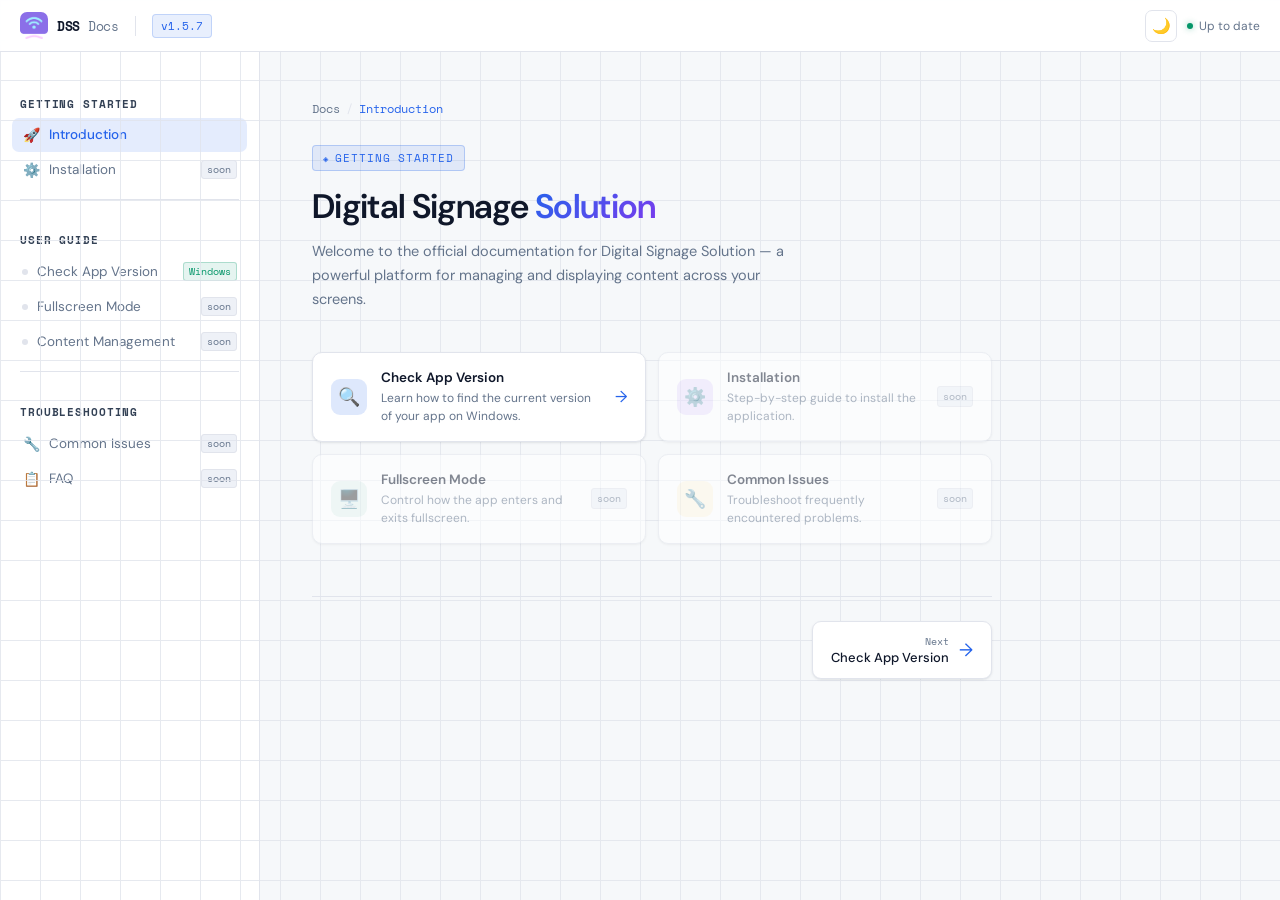
==== commit d7555c75: "Replace topbar logo icon with image and update styles" ====
--- a/index.html
+++ b/index.html
@@ -14,7 +14,7 @@
       <span></span><span></span><span></span>
     </button>
     <a href="index.html" class="topbar-logo">
-      <div class="topbar-logo-icon">📡</div>
+      <img src="logo.png" class="topbar-logo-img" alt="DSS Logo"/>
       <span class="topbar-logo-text">DSS <em>Docs</em></span>
     </a>
     <div class="topbar-divider"></div>
--- a/shared.css
+++ b/shared.css
@@ -137,12 +137,10 @@
   gap: 9px;
   text-decoration: none;
 }
-.topbar-logo-icon {
+.topbar-logo-img {
   width: 28px; height: 28px;
-  background: linear-gradient(135deg, var(--accent), var(--accent2));
   border-radius: 7px;
-  display: flex; align-items: center; justify-content: center;
-  font-size: 14px;
+  object-fit: contain;
   flex-shrink: 0;
 }
 .topbar-logo-text {
